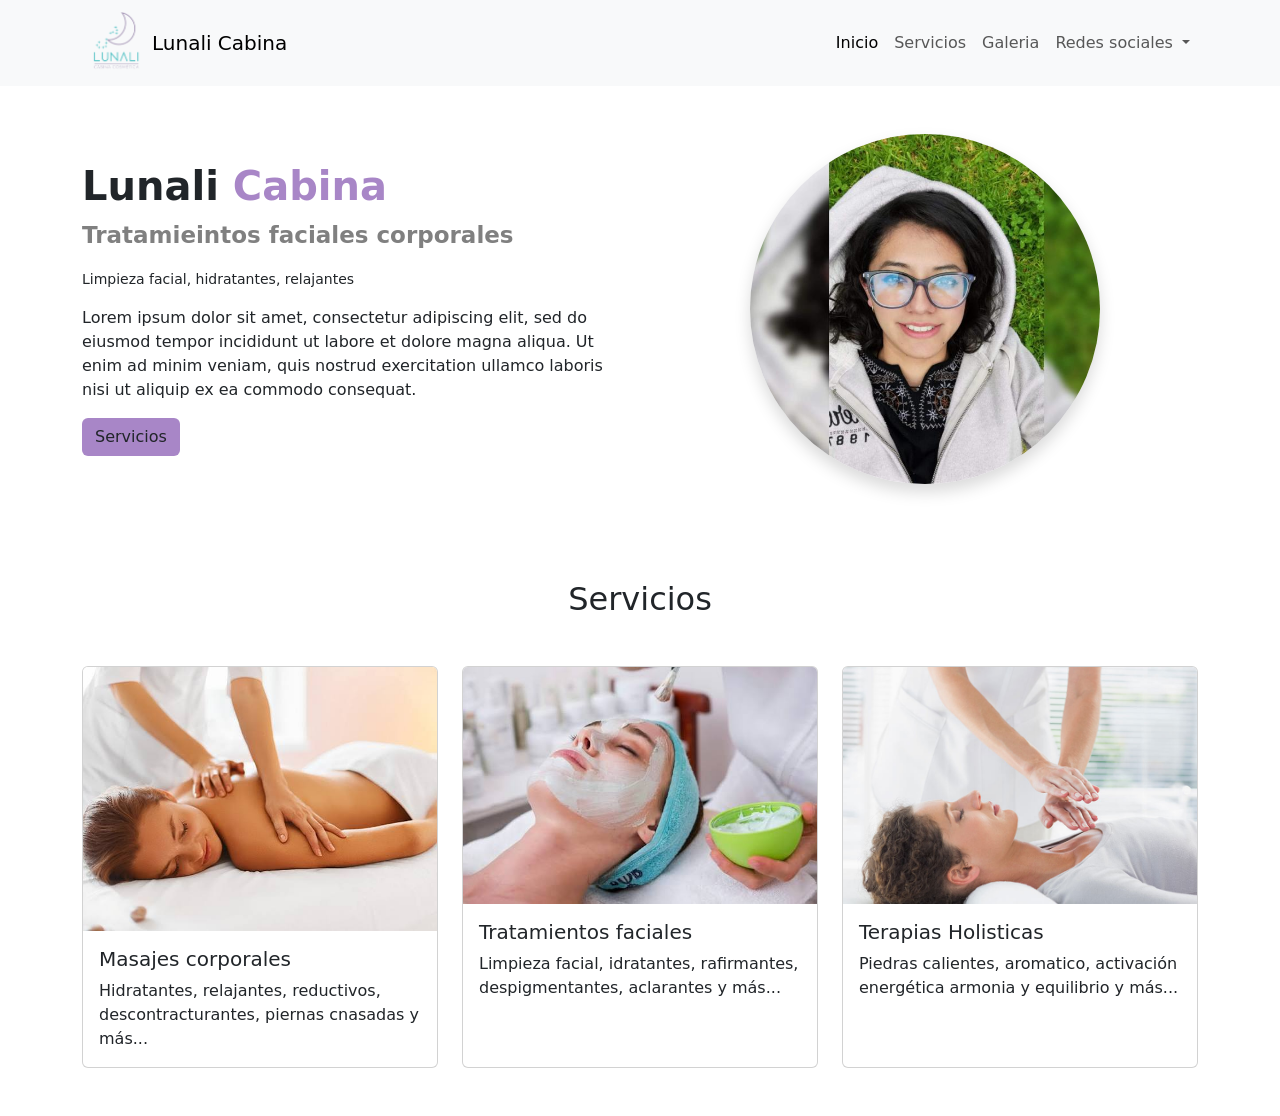
==== index.html @ b439a288 "Add files via upload 01 de noviebre 2026" ====
<!DOCTYPE html>
<html>
    <head>
        <meta charset="utf-8">
        <meta http-equiv="X-UA-Compatible" content="IE=edge">
        <title></title>
        <meta name="description" content="">
        <meta name="viewport" content="width=device-width, initial-scale=1">
  
        <!-- Bootstrap -->
        <link href="https://cdn.jsdelivr.net/npm/bootstrap@5.3.8/dist/css/bootstrap.min.css" rel="stylesheet" integrity="sha384-sRIl4kxILFvY47J16cr9ZwB07vP4J8+LH7qKQnuqkuIAvNWLzeN8tE5YBujZqJLB" crossorigin="anonymous">

        <!-- Estilos propios -->
        <link rel="stylesheet" href="/assets/estilos/estilos.css">
    </head>


    <body>
        <header id="inicio" class="sticky-top">
            <nav class="navbar navbar-expand-lg bg-body-tertiary">
            <div class="container">
                <img class="icono-lunli" src="/assets/img/Lunali-Isolgo.png" alt="logotipo lunali">
                <a class="navbar-brand" href="#">Lunali Cabina</a>
                

                <button class="navbar-toggler" type="button" data-bs-toggle="collapse" data-bs-target="#navbarNavDropdown" aria-controls="navbarNavDropdown" aria-expanded="false" aria-label="Toggle navigation">
                <span class="navbar-toggler-icon"></span>
                </button>


                <div class="collapse navbar-collapse" id="navbarNavDropdown">
                <ul class="navbar-nav ms-auto">
                    <li class="nav-item">
                    <a class="nav-link active" aria-current="page" href="#inicio">Inicio</a>
                    </li>
                    <li class="nav-item">
                    <a class="nav-link" href="#servicios">Servicios</a>
                    </li>
                    <li class="nav-item">
                    <a class="nav-link" href="#galeria">Galeria</a>
                    </li>

                    <li class="nav-item dropdown">
                    <a class="nav-link dropdown-toggle" href="#redes-sociales" role="button" data-bs-toggle="dropdown" aria-expanded="false"> Redes sociales
                    </a>
                    <ul class="dropdown-menu">
                        <li><a class="dropdown-item" href="https://www.facebook.com" target="_blank">Facebook</a></li>
                        <li><a class="dropdown-item" href="https://www.Instagram.com" target="_blank">Instagram</a></li>
                    </ul>
                    </li>
                </ul>
                </div>
            </div>
            </nav>
        </header>
        
       <main>
        <section id="inicio" class="hero py-5">
          <div class="container">
            <div class="row align-items-center">
                <div class="col-12 col-md-6">
                    <h1 class="fw-bold">Lunali <spand style="color: rgb(168, 134, 199);">Cabina</span></h1>
                    <p class="portadilla"> Tratamieintos faciales corporales  </p>
                    <p class="small">Limpieza facial, hidratantes, relajantes</p>
                    <p>Lorem ipsum dolor sit amet, consectetur adipiscing elit, sed do eiusmod tempor incididunt ut labore et dolore magna aliqua. Ut enim ad minim veniam, quis nostrud exercitation ullamco laboris nisi ut aliquip ex ea commodo consequat.</p>
                    <a class="btn btn-lunali" href="#servicios"><i class="bi bi-bag-heart-fill"></i>Servicios </i></a>
                </div>
                <div class="col-12 col-md-6">
                
                    <img class="perfil shadow rounded-circle mx-auto d-block" src="/assets/img/pp.jpg" alt="foto de perfil">
                </div>
            </div>
          </div>
        </section>


        <section id="servicios" class="py-5">
            <div class="container">
                <h2 class="text-center mb-5">Servicios</h2>
                <div class="row g-4">
                    <!-- card 1 -->
                    <div class="col-12 col-md-4">
                        <div class="card h-100">
                            <img src="./assets/img/images.jpg" class="card-img-top" alt="Servicio 1">
                            <div class="card-body">
                                <h3 class="h5 card-title">Masajes corporales</h3>
                                <p class="card-text">Hidratantes, relajantes, reductivos, descontracturantes, piernas cnasadas y más...</p>
                            </div>
                        </div>
                    </div>
                    <!-- card 2 -->
                    <div class="col-12 col-md-4">
                        <div class="card h-100">
                            <img src="./assets/img/faciales.jpg" class="card-img-top" alt="Servicio 1">
                            <div class="card-body">
                                <h3 class="h5 card-title">Tratamientos faciales</h3>
                                <p class="card-text">Limpieza facial, idratantes, rafirmantes, despigmentantes, aclarantes y más...</p>
                            </div>
                        </div>
                    </div>
                    <!-- card 3 -->
                    <div class="col-12 col-md-4">
                        <div class="card h-100">
                            <img src="./assets/img/terapias.jpg" class="card-img-top" alt="Servicio 1">
                            <div class="card-body">
                                <h3 class="h5 card-title">Terapias Holisticas</h3>
                                <p class="card-text">Piedras calientes, aromatico, activación energética armonia y equilibrio y más...</p>
                            </div>
                        </div>
                    </div>


            </div>
     </section>

        
                </div>
            </div>
        </section>
       </main>
        
        <script src="https://cdn.jsdelivr.net/npm/bootstrap@5.3.8/dist/js/bootstrap.bundle.min.js" integrity="sha384-FKyoEForCGlyvwx9Hj09JcYn3nv7wiPVlz7YYwJrWVcXK/BmnVDxM+D2scQbITxI" crossorigin="anonymous"></script>
    </body>
</html>
---- assets/estilos/estilos.css ----
.icono-lunli{
    width: 70px;
    height: auto;
}

.body {
  font-family: "Outfit", sans-serif;
  font-optical-sizing: auto;
  font-weight: weight;
  font-style: normal;
}

.portadilla {
    font-size:23px ;
    font-weight: 600;
    color: gray;
}

.perfil{
    width: 350px;
    height: auto;
}

.btn-lunali{
    background-color: rgb(168, 134, 199);
}
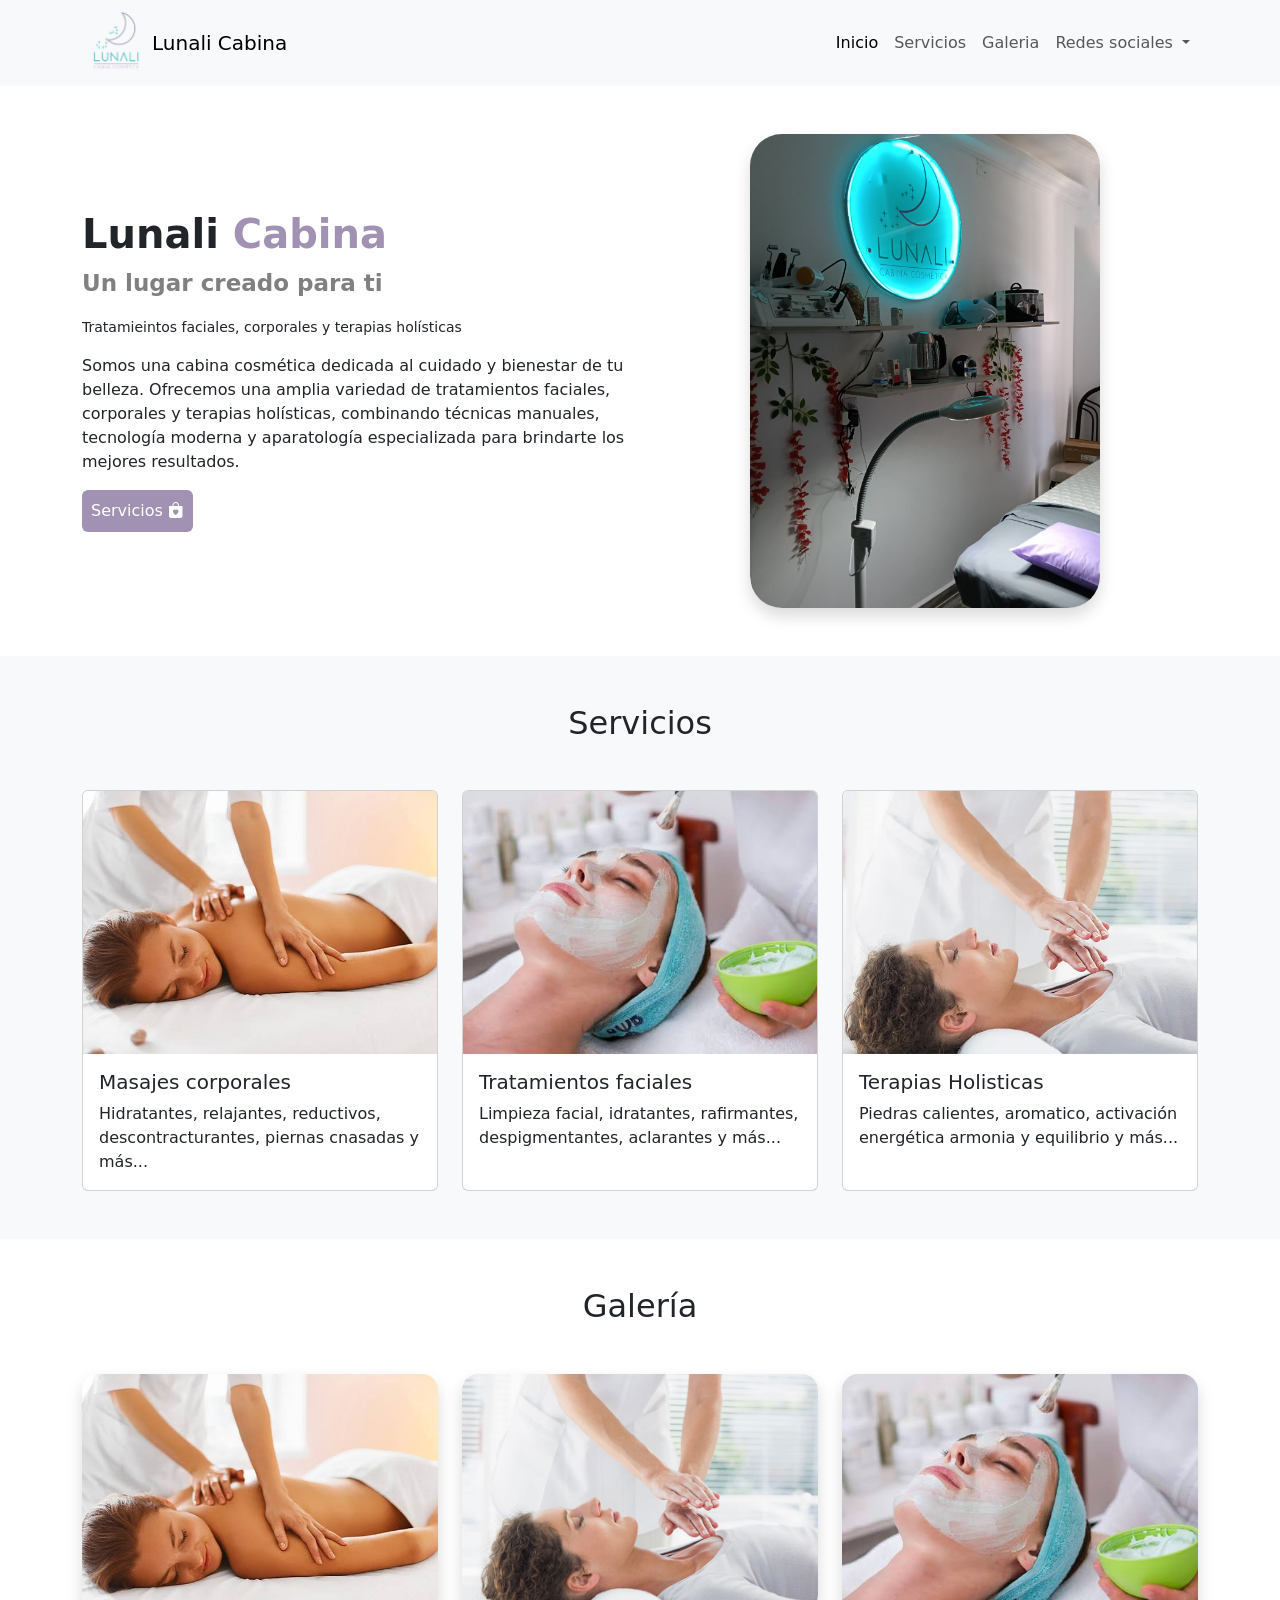
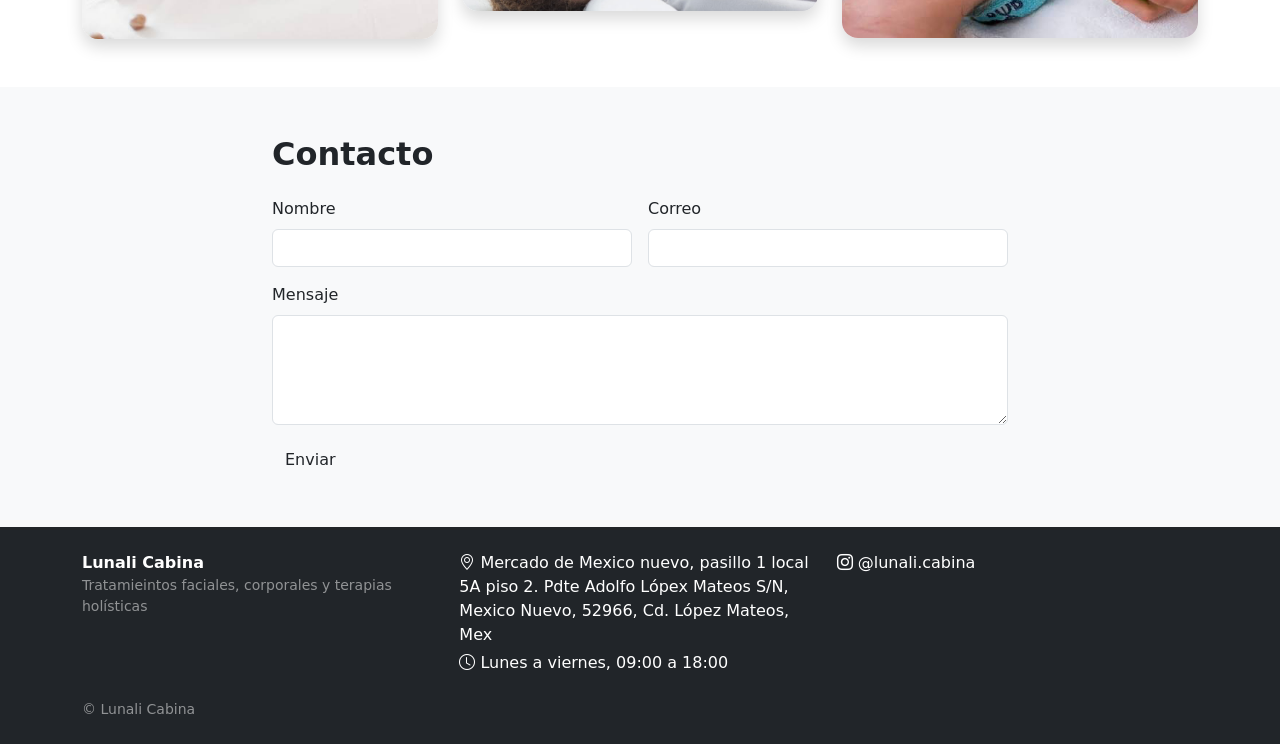
==== commit 69cc8f36: "Add files via upload Cambios realizados el 10/11/2026" ====
--- a/index.html
+++ b/index.html
@@ -3,23 +3,25 @@
     <head>
         <meta charset="utf-8">
         <meta http-equiv="X-UA-Compatible" content="IE=edge">
-        <title></title>
+        <title>Lunali Cabina</title>
         <meta name="description" content="">
         <meta name="viewport" content="width=device-width, initial-scale=1">
   
         <!-- Bootstrap -->
         <link href="https://cdn.jsdelivr.net/npm/bootstrap@5.3.8/dist/css/bootstrap.min.css" rel="stylesheet" integrity="sha384-sRIl4kxILFvY47J16cr9ZwB07vP4J8+LH7qKQnuqkuIAvNWLzeN8tE5YBujZqJLB" crossorigin="anonymous">
+        <link rel="stylesheet" href="https://cdn.jsdelivr.net/npm/bootstrap-icons@1.13.2/font/bootstrap-icons.min.css">
 
         <!-- Estilos propios -->
-        <link rel="stylesheet" href="/assets/estilos/estilos.css">
+        <link rel="stylesheet" href="./assets/estilos/estilos.css">
     </head>
 
 
     <body>
+        <!-- Barra de menu -->
         <header id="inicio" class="sticky-top">
             <nav class="navbar navbar-expand-lg bg-body-tertiary">
             <div class="container">
-                <img class="icono-lunli" src="/assets/img/Lunali-Isolgo.png" alt="logotipo lunali">
+                <img class="icono-lunli" src="./assets/img/Lunali-Isolgo.png" alt="logotipo lunali">
                 <a class="navbar-brand" href="#">Lunali Cabina</a>
                 
 
@@ -45,7 +47,7 @@
                     </a>
                     <ul class="dropdown-menu">
                         <li><a class="dropdown-item" href="https://www.facebook.com" target="_blank">Facebook</a></li>
-                        <li><a class="dropdown-item" href="https://www.Instagram.com" target="_blank">Instagram</a></li>
+                        <li><a class="dropdown-item" href="https://www.instagram.com/lunali.cabina/" target="_blank">Instagram</a></li>
                     </ul>
                     </li>
                 </ul>
@@ -55,26 +57,28 @@
         </header>
         
        <main>
-        <section id="inicio" class="hero py-5">
+        <!--Seccion Hero -->
+        <section id="#" class="hero py-5">
           <div class="container">
             <div class="row align-items-center">
                 <div class="col-12 col-md-6">
-                    <h1 class="fw-bold">Lunali <spand style="color: rgb(168, 134, 199);">Cabina</span></h1>
-                    <p class="portadilla"> Tratamieintos faciales corporales  </p>
-                    <p class="small">Limpieza facial, hidratantes, relajantes</p>
-                    <p>Lorem ipsum dolor sit amet, consectetur adipiscing elit, sed do eiusmod tempor incididunt ut labore et dolore magna aliqua. Ut enim ad minim veniam, quis nostrud exercitation ullamco laboris nisi ut aliquip ex ea commodo consequat.</p>
-                    <a class="btn btn-lunali" href="#servicios"><i class="bi bi-bag-heart-fill"></i>Servicios </i></a>
+                    <h1 class="fw-bold">Lunali <span style= "color: #a191b2"> Cabina</span></h1>
+                    <p class="portadilla"> Un lugar creado para ti  </p>
+                    <p class="small">Tratamieintos faciales, corporales y terapias holísticas</p>
+                    <p>Somos una cabina cosmética dedicada al cuidado y bienestar de tu belleza. Ofrecemos una amplia variedad de tratamientos faciales, corporales y terapias holísticas, combinando técnicas manuales, tecnología moderna y aparatología especializada para brindarte los mejores resultados.</p>
+                    <a class="btn btn-lunali" href="#servicios"> Servicios <i class="bi bi-bag-heart-fill"></i> </a>
                 </div>
+
                 <div class="col-12 col-md-6">
                 
-                    <img class="perfil shadow rounded-circle mx-auto d-block" src="/assets/img/pp.jpg" alt="foto de perfil">
+                    <img class="perfil shadow rounded-5 mx-auto d-block" src="./assets/img/cabina.jpeg" alt="foto de perfil">
                 </div>
             </div>
           </div>
         </section>
 
-
-        <section id="servicios" class="py-5">
+        <!-- Seccion servicios -->
+        <section id="servicios" class="py-5 bg-light">
             <div class="container">
                 <h2 class="text-center mb-5">Servicios</h2>
                 <div class="row g-4">
@@ -101,24 +105,87 @@
                     <!-- card 3 -->
                     <div class="col-12 col-md-4">
                         <div class="card h-100">
-                            <img src="./assets/img/terapias.jpg" class="card-img-top" alt="Servicio 1">
+                            <img src="./assets/img//terapias.webp" class="card-img-top" alt="Servicio 1">
                             <div class="card-body">
                                 <h3 class="h5 card-title">Terapias Holisticas</h3>
                                 <p class="card-text">Piedras calientes, aromatico, activación energética armonia y equilibrio y más...</p>
                             </div>
                         </div>
                     </div>
-
-
+                </div>    
             </div>
      </section>
 
-        
+     <!-- Seccion Galeria-->
+        <section id="galeria" class="py-5">
+            <div class="container">
+                <h2 class="text-center mb-5">Galería</h2>
+                <div class="row g-4">
+                    <div class="col-6 col-md-4">
+                        <a href="./assets/img/images.jpg" class="glightbox" data-gallery="lumen" data-title="Fotografía de masajes">
+                        <img class="img-fluid rounded-4 shadow" src="./assets/img/images.jpg" alt="fotogrfia de masaje"></a>   
+                    </div>
+                    <div class="col-6 col-md-4">
+                        <a href="./assets/img/terapias.webp" class="glightbox" data-gallery="lumen" data-title="Fotografia de terapias">
+                        <img class="img-fluid rounded-4 shadow" src="./assets/img/terapias.jpg" alt="Fotografia de terapias"></a>
+                    </div>
+                    <div class="col-6 col-md-4">
+                        <a href="./assets/img/faciales.jpg" class="glightbox" data-gallery="lumen" data-title="Fotografía de faciales">
+                    <img class="img-fluid rounded-4 shadow" src="./assets/img/faciales.jpg" alt="fotografia de faciales"></a>
+                    </div>
                 </div>
             </div>
         </section>
-       </main>
-        
+
+<!-- Seccion Contacto-->
+        <section class="py-5 bg-light" id="contacto">
+            <div class="container">
+                <div class="row justify-content-center">
+                    <div class="col-12 col-lg-8">
+                        <h2 class="fw-bold mb-4">Contacto</h2>
+                        <form id="formulario" class="row g-3">
+                            <div class="col-md-6">
+                                <label class="form-label" for="nombre">Nombre</label>
+                                <input class="form-control" id="nombre" name="nombre" type="text" required>
+                            </div>
+                            <div class="col-md-6">
+                                <label class="form-label" for="correo">Correo</label>
+                                <input class="form-control" id="correo" name="correo" type="email" required>
+                            </div>
+                            <div class="col-12">
+                                <label class="form-label" for="mensaje">Mensaje</label>
+                                <textarea class="form-control" id="mensaje" name="mensaje" rows="4" required></textarea>
+                            </div>
+                            <div class="col-12">
+                                <button class="btn btn-lumen" type="submit">Enviar</button>
+                            </div>
+                        </form>
+                        <p class="alert alert-success mt-3 d-none" id="aviso" role="status">Recibimos tu mensaje. Te escribimos pronto.</p>
+                    </div>
+                </div>
+            </div>
+        </section>
+    </main>
+
+    <footer class="bg-dark text-white py-4">
+        <div class="container">
+            <div class="row g-3">
+                <div class="col-md-4">
+                    <strong>Lunali Cabina</strong>
+                    <p class="mb-0 small text-white-50">Tratamieintos faciales, corporales y terapias holísticas</p>
+                </div>
+                <div class="col-md-4">
+                    <p class="mb-1"><i class="bi bi-geo-alt"></i> Mercado de Mexico nuevo, pasillo 1 local 5A piso 2. Pdte Adolfo Lópex Mateos S/N, Mexico Nuevo, 52966, Cd. López Mateos, Mex</p>
+                    <p class="mb-0"><i class="bi bi-clock"></i> Lunes a viernes, 09:00 a 18:00 </p>
+                </div>
+                <div class="col-md-4">
+                    <p class="mb-0"><i class="bi bi-instagram"></i> @lunali.cabina</p>
+                </div>
+            </div>
+            <p class="small text-white-50 mt-4 mb-0">© <span id="anio"></span> Lunali Cabina</p>
+        </div>
+    </footer>
+    
         <script src="https://cdn.jsdelivr.net/npm/bootstrap@5.3.8/dist/js/bootstrap.bundle.min.js" integrity="sha384-FKyoEForCGlyvwx9Hj09JcYn3nv7wiPVlz7YYwJrWVcXK/BmnVDxM+D2scQbITxI" crossorigin="anonymous"></script>
-    </body>
+</body>
 </html>
--- a/assets/estilos/estilos.css
+++ b/assets/estilos/estilos.css
@@ -6,7 +6,7 @@
 .body {
   font-family: "Outfit", sans-serif;
   font-optical-sizing: auto;
-  font-weight: weight;
+  font-weight: 400;
   font-style: normal;
 }
 
@@ -14,6 +14,7 @@
     font-size:23px ;
     font-weight: 600;
     color: gray;
+    
 }
 
 .perfil{
@@ -22,5 +23,7 @@
 }
 
 .btn-lunali{
-    background-color: rgb(168, 134, 199);
+    background-color: #a191b2;
+    color: white;
+    padding: 8px;
 }
